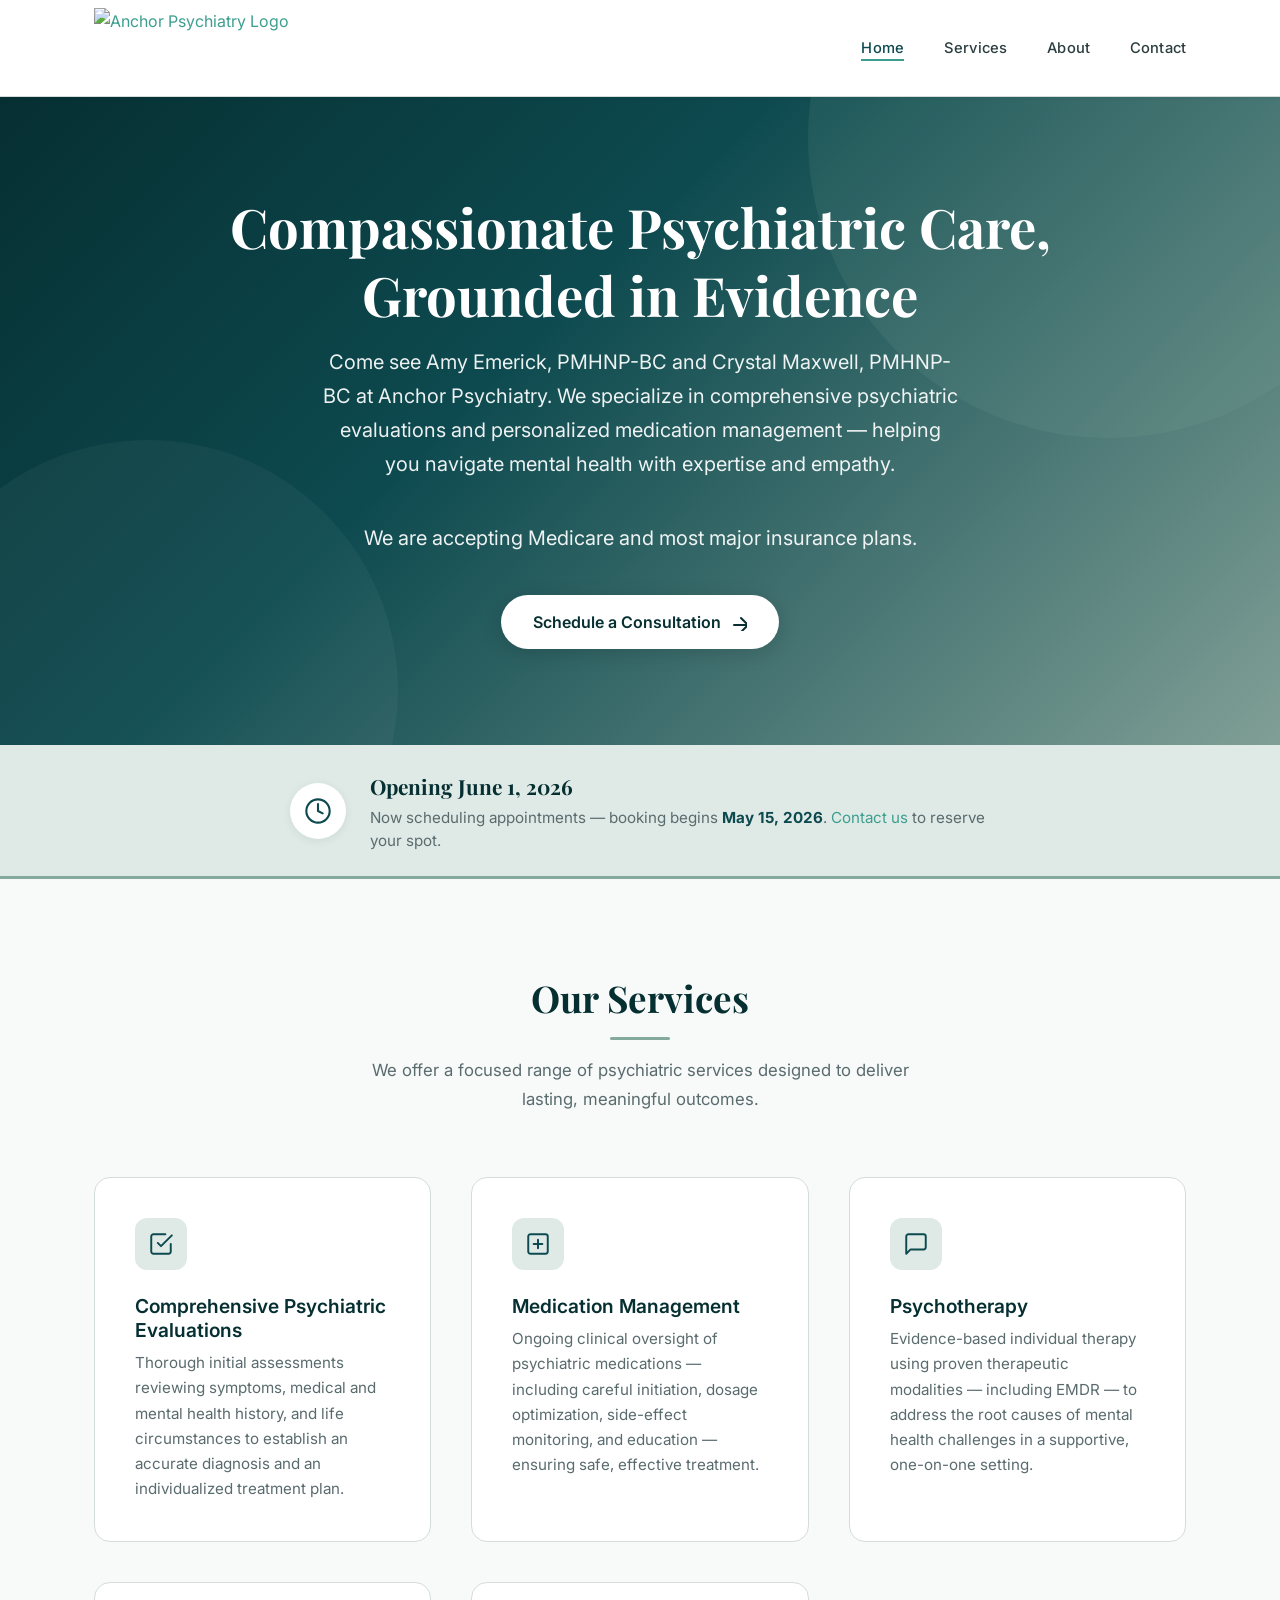
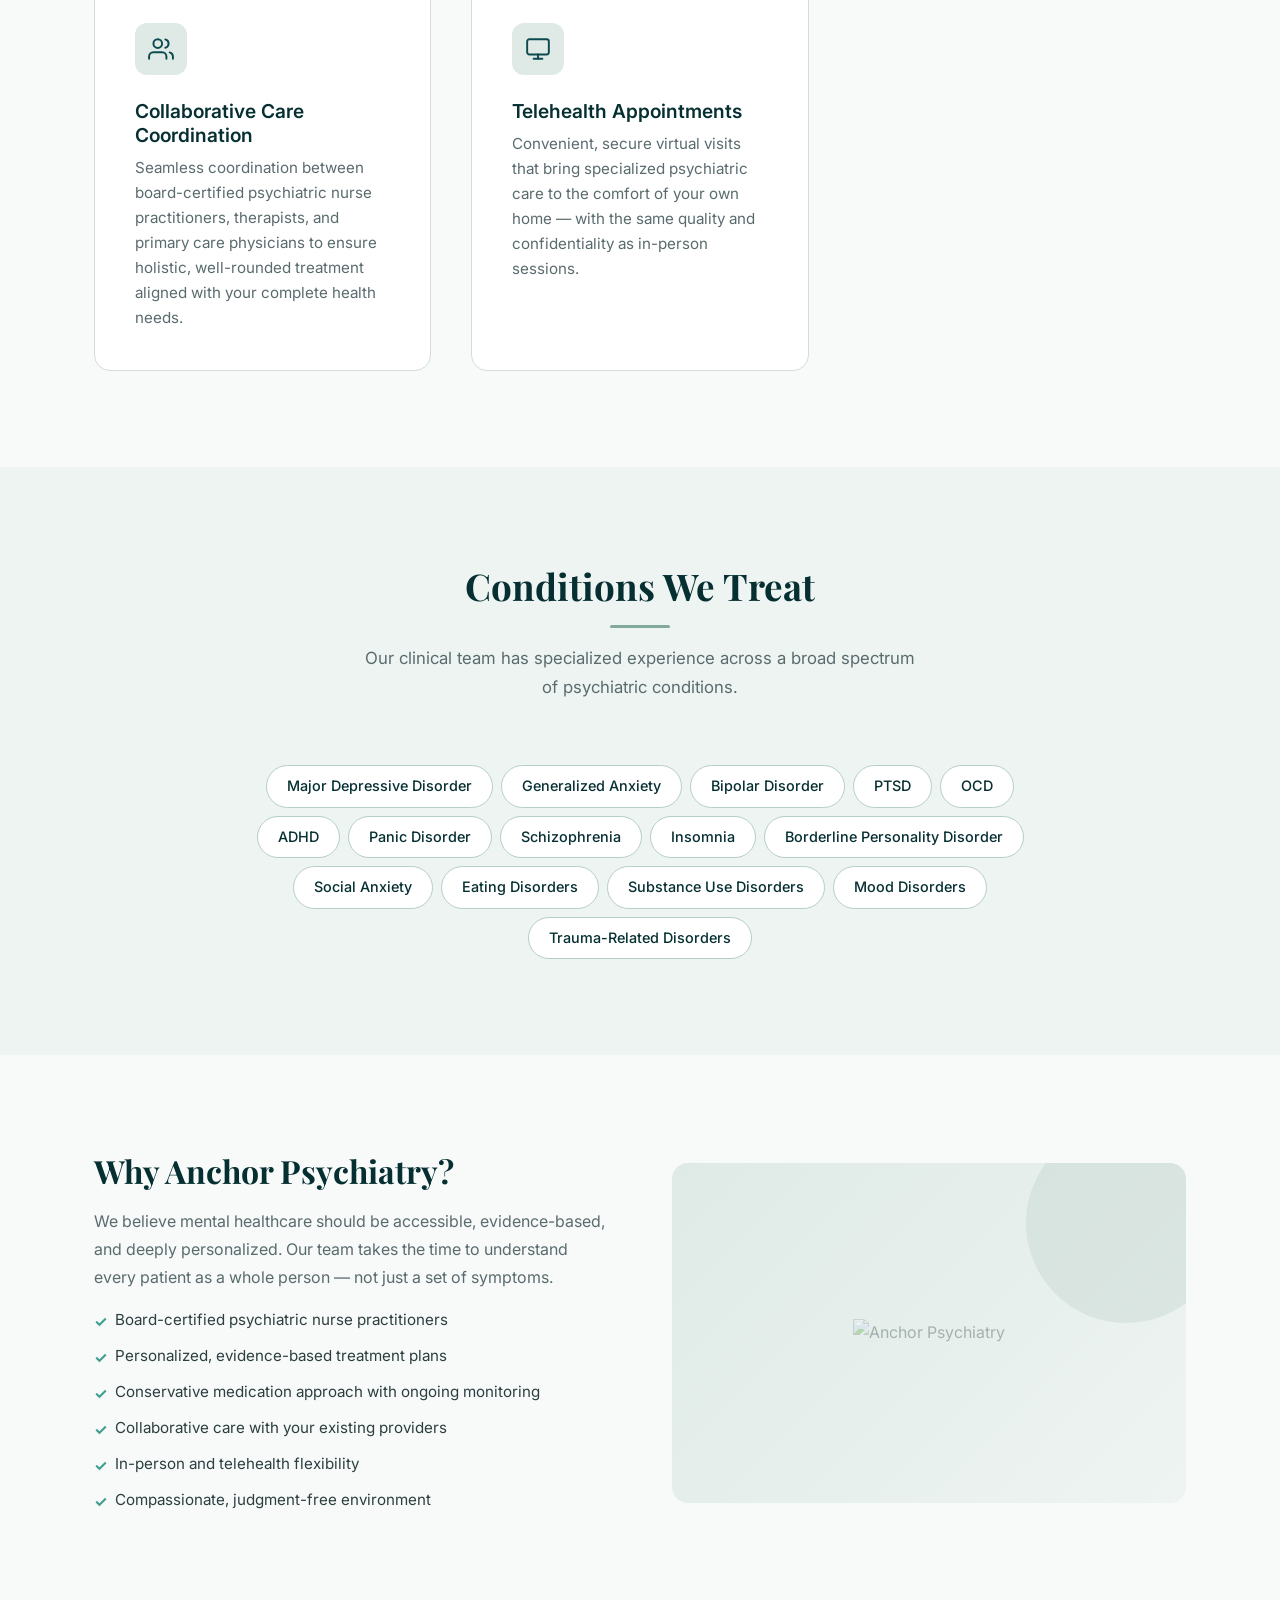
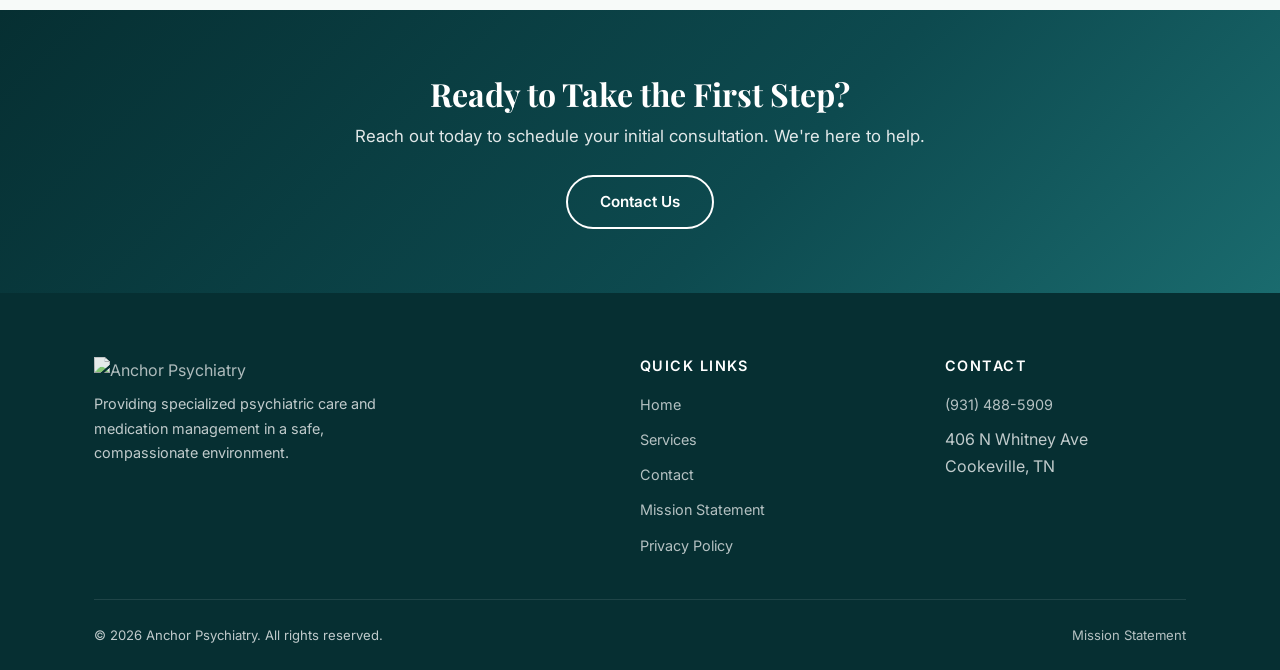
==== index.html @ 2d576777 "Add files via upload" ====
<!DOCTYPE html>
<html lang="en">

<head>
    <meta charset="UTF-8">
    <meta name="viewport" content="width=device-width, initial-scale=1.0">
    <title>Anchor Psychiatry — Specialized Psychiatric Care & Medication Management</title>
    <meta name="description"
        content="Anchor Psychiatry provides expert psychiatric evaluations, medication management, and mental health treatment in a compassionate, patient-centered environment.">
    <link rel="preconnect" href="https://fonts.googleapis.com">
    <link rel="preconnect" href="https://fonts.gstatic.com" crossorigin>
    <link
        href="https://fonts.googleapis.com/css2?family=Inter:wght@400;500;600;700&family=Playfair+Display:wght@500;600;700&display=swap"
        rel="stylesheet">
    <link rel="stylesheet" href="styles.css">
</head>

<body>

    <!-- ═══════════════ Navigation ═══════════════ -->
    <nav class="site-nav" id="site-nav">
        <div class="container">
            <a href="index.html" class="nav-logo" aria-label="Anchor Psychiatry Home">
                <img src="assets/logo.svg" alt="Anchor Psychiatry Logo">
            </a>
            <button class="nav-toggle" id="nav-toggle" aria-label="Toggle navigation" aria-expanded="false">
                <span></span><span></span><span></span>
            </button>
            <ul class="nav-links" id="nav-links">
                <li><a href="index.html" class="active">Home</a></li>
                <li><a href="#services">Services</a></li>
                <li><a href="#about">About</a></li>
                <li><a href="contact.html">Contact</a></li>
            </ul>
        </div>
    </nav>


    <!-- ═══════════════ Hero ═══════════════ -->
    <section class="hero" id="hero">
        <div class="container">
            <h1>Compassionate Psychiatric Care,<br>Grounded in Evidence</h1>
            <p>Come see Amy Emerick, PMHNP-BC and Crystal Maxwell, PMHNP-BC at Anchor Psychiatry. We specialize in
                comprehensive psychiatric evaluations and personalized medication management — helping you navigate
                mental health with expertise and empathy.</p>
            <p> We are accepting Medicare and most major insurance plans.</p>
            <a href="contact.html" class="hero-cta">
                Schedule a Consultation
                <svg width="18" height="18" fill="none" stroke="currentColor" stroke-width="2" stroke-linecap="round"
                    stroke-linejoin="round">
                    <path d="M5 12h14M12 5l7 7-7 7" />
                </svg>
            </a>
        </div>
    </section>


    <!-- ═══════════════ Announcement Banner ═══════════════ -->
    <section class="announcement-banner" id="announcement">
        <div class="container">
            <div class="announcement-content">
                <div class="announcement-icon">
                    <svg width="28" height="28" viewBox="0 0 24 24" fill="none" stroke="currentColor" stroke-width="1.8"
                        stroke-linecap="round" stroke-linejoin="round">
                        <circle cx="12" cy="12" r="10" />
                        <polyline points="12 6 12 12 16 14" />
                    </svg>
                </div>
                <div>
                    <p class="announcement-headline">Opening June 1, 2026</p>
                    <p class="announcement-detail">Now scheduling appointments — booking begins <strong>May 15,
                            2026</strong>. <a href="contact.html">Contact us</a> to reserve your spot.</p>
                </div>
            </div>
        </div>
    </section>


    <!-- ═══════════════ Services ═══════════════ -->
    <section class="section" id="services">
        <div class="container">
            <div class="section-header">
                <h2>Our Services</h2>
                <hr class="section-divider">
                <p>We offer a focused range of psychiatric services designed to deliver lasting, meaningful outcomes.
                </p>
            </div>

            <div class="services-grid">

                <!-- Card 1 -->
                <div class="service-card" id="svc-eval">
                    <div class="service-icon">
                        <svg width="26" height="26" viewBox="0 0 24 24" fill="none" stroke="currentColor"
                            stroke-width="1.8" stroke-linecap="round" stroke-linejoin="round">
                            <path d="M9 11l3 3L22 4" />
                            <path d="M21 12v7a2 2 0 01-2 2H5a2 2 0 01-2-2V5a2 2 0 012-2h11" />
                        </svg>
                    </div>
                    <h3>Comprehensive Psychiatric Evaluations</h3>
                    <p>Thorough initial assessments reviewing symptoms, medical and mental health history, and life
                        circumstances to establish an accurate diagnosis and an individualized treatment plan.</p>
                </div>

                <!-- Card 2 -->
                <div class="service-card" id="svc-medmgmt">
                    <div class="service-icon">
                        <svg width="26" height="26" viewBox="0 0 24 24" fill="none" stroke="currentColor"
                            stroke-width="1.8" stroke-linecap="round" stroke-linejoin="round">
                            <rect x="3" y="3" width="18" height="18" rx="2" />
                            <path d="M12 8v8M8 12h8" />
                        </svg>
                    </div>
                    <h3>Medication Management</h3>
                    <p>Ongoing clinical oversight of psychiatric medications — including careful initiation, dosage
                        optimization, side-effect monitoring, and education — ensuring safe, effective treatment.</p>
                </div>

                <!-- Card 3 -->
                <div class="service-card" id="svc-therapy">
                    <div class="service-icon">
                        <svg width="26" height="26" viewBox="0 0 24 24" fill="none" stroke="currentColor"
                            stroke-width="1.8" stroke-linecap="round" stroke-linejoin="round">
                            <path d="M21 15a2 2 0 01-2 2H7l-4 4V5a2 2 0 012-2h14a2 2 0 012 2z" />
                        </svg>
                    </div>
                    <h3>Psychotherapy</h3>
                    <p>Evidence-based individual therapy using proven therapeutic modalities — including EMDR — to
                        address the root causes of mental health challenges in a supportive, one-on-one setting.</p>
                </div>

                <!-- Card 4 -->
                <div class="service-card" id="svc-collab">
                    <div class="service-icon">
                        <svg width="26" height="26" viewBox="0 0 24 24" fill="none" stroke="currentColor"
                            stroke-width="1.8" stroke-linecap="round" stroke-linejoin="round">
                            <path d="M17 21v-2a4 4 0 00-4-4H5a4 4 0 00-4 4v2" />
                            <circle cx="9" cy="7" r="4" />
                            <path d="M23 21v-2a4 4 0 00-3-3.87M16 3.13a4 4 0 010 7.75" />
                        </svg>
                    </div>
                    <h3>Collaborative Care Coordination</h3>
                    <p>Seamless coordination between board-certified psychiatric nurse practitioners, therapists, and
                        primary care physicians to ensure holistic, well-rounded treatment aligned with your complete
                        health needs.</p>
                </div>

                <!-- Card 6 -->
                <div class="service-card" id="svc-telehealth">
                    <div class="service-icon">
                        <svg width="26" height="26" viewBox="0 0 24 24" fill="none" stroke="currentColor"
                            stroke-width="1.8" stroke-linecap="round" stroke-linejoin="round">
                            <rect x="2" y="3" width="20" height="14" rx="2" />
                            <line x1="8" y1="21" x2="16" y2="21" />
                            <line x1="12" y1="17" x2="12" y2="21" />
                        </svg>
                    </div>
                    <h3>Telehealth Appointments</h3>
                    <p>Convenient, secure virtual visits that bring specialized psychiatric care to the comfort of your
                        own home — with the same quality and confidentiality as in-person sessions.</p>
                </div>

            </div>
        </div>
    </section>


    <!-- ═══════════════ Conditions We Treat ═══════════════ -->
    <section class="section section-alt" id="conditions">
        <div class="container">
            <div class="section-header">
                <h2>Conditions We Treat</h2>
                <hr class="section-divider">
                <p>Our clinical team has specialized experience across a broad spectrum of psychiatric conditions.</p>
            </div>

            <div class="conditions-list">
                <span class="condition-pill">Major Depressive Disorder</span>
                <span class="condition-pill">Generalized Anxiety</span>
                <span class="condition-pill">Bipolar Disorder</span>
                <span class="condition-pill">PTSD</span>
                <span class="condition-pill">OCD</span>
                <span class="condition-pill">ADHD</span>
                <span class="condition-pill">Panic Disorder</span>
                <span class="condition-pill">Schizophrenia</span>
                <span class="condition-pill">Insomnia</span>
                <span class="condition-pill">Borderline Personality Disorder</span>
                <span class="condition-pill">Social Anxiety</span>
                <span class="condition-pill">Eating Disorders</span>
                <span class="condition-pill">Substance Use Disorders</span>
                <span class="condition-pill">Mood Disorders</span>
                <span class="condition-pill">Trauma-Related Disorders</span>
            </div>
        </div>
    </section>


    <!-- ═══════════════ About / Why Choose Us ═══════════════ -->
    <section class="section" id="about">
        <div class="container">
            <div class="split">
                <div class="split-text">
                    <h2>Why Anchor Psychiatry?</h2>
                    <p>We believe mental healthcare should be accessible, evidence-based, and deeply personalized. Our
                        team takes the time to understand every patient as a whole person — not just a set of symptoms.
                    </p>
                    <ul class="check-list">
                        <li>Board-certified psychiatric nurse practitioners</li>
                        <li>Personalized, evidence-based treatment plans</li>
                        <li>Conservative medication approach with ongoing monitoring</li>
                        <li>Collaborative care with your existing providers</li>
                        <li>In-person and telehealth flexibility</li>
                        <li>Compassionate, judgment-free environment</li>
                    </ul>
                </div>
                <div class="split-visual">
                    <div style="text-align:center; position:relative; z-index:1;">
                        <img src="assets/logo.svg" alt="Anchor Psychiatry" style="max-width:200px; opacity:0.35;">
                    </div>
                </div>
            </div>
        </div>
    </section>


    <!-- ═══════════════ CTA Banner ═══════════════ -->
    <section class="cta-banner" id="cta">
        <div class="container">
            <h2>Ready to Take the First Step?</h2>
            <p>Reach out today to schedule your initial consultation. We're here to help.</p>
            <a href="contact.html" class="btn-outline-white">Contact Us</a>
        </div>
    </section>


    <!-- ═══════════════ Footer ═══════════════ -->
    <footer class="site-footer" id="site-footer">
        <div class="container">
            <div class="footer-grid">
                <div class="footer-brand">
                    <img src="assets/logo.svg" alt="Anchor Psychiatry">
                    <p>Providing specialized psychiatric care and medication management in a safe, compassionate
                        environment.</p>
                </div>
                <div>
                    <h4>Quick Links</h4>
                    <ul class="footer-links">
                        <li><a href="index.html">Home</a></li>
                        <li><a href="index.html#services">Services</a></li>
                        <li><a href="contact.html">Contact</a></li>
                        <li><a href="mission.html">Mission Statement</a></li>
                        <li><a href="privacy-policy.html">Privacy Policy</a></li>
                    </ul>
                </div>
                <div>
                    <h4>Contact</h4>
                    <ul class="footer-links">
                        <li><a href="tel:+19314885909">(931) 488-5909</a></li>
                        <li>406 N Whitney Ave<br>Cookeville, TN</li>
                    </ul>
                </div>
            </div>
            <div class="footer-bottom">
                <span>&copy; 2026 Anchor Psychiatry. All rights reserved.</span>
                <span><a href="mission.html" style="color:rgba(255,255,255,0.7)">Mission Statement</a></span>
            </div>
        </div>
    </footer>



    <!-- ═══════════════ Minimal JS — mobile nav toggle ═══════════════ -->
    <script>
        document.getElementById('nav-toggle').addEventListener('click', function () {
            const links = document.getElementById('nav-links');
            const isOpen = links.classList.toggle('open');
            this.setAttribute('aria-expanded', isOpen);
        });
    </script>

    <script defer
        src="https://static.cloudflareinsights.com/beacon.min.js/v8c78df7c7c0f484497ecbca7046644da1771523124516"
        integrity="sha512-8DS7rgIrAmghBFwoOTujcf6D9rXvH8xm8JQ1Ja01h9QX8EzXldiszufYa4IFfKdLUKTTrnSFXLDkUEOTrZQ8Qg=="
        data-cf-beacon='{"version":"2024.11.0","token":"fe923933aab74075bbef9dfa9f398f73","r":1,"server_timing":{"name":{"cfCacheStatus":true,"cfEdge":true,"cfExtPri":true,"cfL4":true,"cfOrigin":true,"cfSpeedBrain":true},"location_startswith":null}}'
        crossorigin="anonymous"></script>
    <script>(function () { function c() { var b = a.contentDocument || a.contentWindow.document; if (b) { var d = b.createElement('script'); d.innerHTML = "window.__CF$cv$params={r:'9f9d56fbda8dadcf',t:'MTc3ODQ2MjIwMg=='};var a=document.createElement('script');a.src='/cdn-cgi/challenge-platform/scripts/jsd/main.js';document.getElementsByTagName('head')[0].appendChild(a);"; b.getElementsByTagName('head')[0].appendChild(d) } } if (document.body) { var a = document.createElement('iframe'); a.height = 1; a.width = 1; a.style.position = 'absolute'; a.style.top = 0; a.style.left = 0; a.style.border = 'none'; a.style.visibility = 'hidden'; document.body.appendChild(a); if ('loading' !== document.readyState) c(); else if (window.addEventListener) document.addEventListener('DOMContentLoaded', c); else { var e = document.onreadystatechange || function () { }; document.onreadystatechange = function (b) { e(b); 'loading' !== document.readyState && (document.onreadystatechange = e, c()) } } } })();</script>
</body>

</html>
---- styles.css ----
/* ============================================================
   Anchor Psychiatry Ã¢â‚¬â€ Design Tokens & Global Styles
   ============================================================ */

:root {
  /* Ã¢â€â‚¬Ã¢â€â‚¬ Primary Palette (derived from logo) Ã¢â€â‚¬Ã¢â€â‚¬ */
  --color-primary-dark: #062f32;
  /* deep teal Ã¢â‚¬â€ headings, nav bg      */
  --color-primary: #0d4a4f;
  /* rich teal Ã¢â‚¬â€ buttons, accents       */
  --color-primary-light: #1a6b6e;
  /* medium teal Ã¢â‚¬â€ hover states         */

  /* Ã¢â€â‚¬Ã¢â€â‚¬ Sage / Green tones (from logo leaves) Ã¢â€â‚¬Ã¢â€â‚¬ */
  --color-sage: #809f96;
  /* muted sage Ã¢â‚¬â€ borders, icons        */
  --color-sage-light: #84aa9e;
  /* soft seafoam Ã¢â‚¬â€ subtle accents      */
  --color-sage-pale: #b5cfc6;
  /* pale sage Ã¢â‚¬â€ card borders, dividers */
  --color-sage-wash: #dfeae6;
  /* whisper sage Ã¢â‚¬â€ section backgrounds */

  /* Ã¢â€â‚¬Ã¢â€â‚¬ Neutrals Ã¢â€â‚¬Ã¢â€â‚¬ */
  --color-slate: #858f9b;
  /* cool slate Ã¢â‚¬â€ body text secondary   */
  --color-text: #2c3e3f;
  /* near-black teal Ã¢â‚¬â€ body text        */
  --color-text-light: #5a6b6e;
  /* muted text Ã¢â‚¬â€ captions              */
  --color-bg: #f7faf9;
  /* off-white with green undertone     */
  --color-white: #ffffff;
  --color-bg-alt: #eef4f2;
  /* alternate section background       */

  /* Ã¢â€â‚¬Ã¢â€â‚¬ Functional Ã¢â€â‚¬Ã¢â€â‚¬ */
  --color-accent: #3d9e8f;
  /* teal accent Ã¢â‚¬â€ CTAs, links          */
  --color-accent-hover: #2f8276;
  --color-border: #d4ddd9;
  --color-shadow: rgba(6, 47, 50, 0.08);
  --color-shadow-lg: rgba(6, 47, 50, 0.12);

  /* Ã¢â€â‚¬Ã¢â€â‚¬ Typography Ã¢â€â‚¬Ã¢â€â‚¬ */
  --font-heading: 'Playfair Display', Georgia, serif;
  --font-body: 'Inter', system-ui, -apple-system, sans-serif;

  /* Ã¢â€â‚¬Ã¢â€â‚¬ Spacing Ã¢â€â‚¬Ã¢â€â‚¬ */
  --space-xs: 0.25rem;
  --space-sm: 0.5rem;
  --space-md: 1rem;
  --space-lg: 1.5rem;
  --space-xl: 2.5rem;
  --space-2xl: 4rem;
  --space-3xl: 6rem;

  /* Ã¢â€â‚¬Ã¢â€â‚¬ Layout Ã¢â€â‚¬Ã¢â€â‚¬ */
  --max-width: 1140px;
  --border-radius: 8px;
  --border-radius-lg: 16px;
  --transition: 0.3s ease;
}


/* ============================================================
   Reset & Base
   ============================================================ */
*,
*::before,
*::after {
  margin: 0;
  padding: 0;
  box-sizing: border-box;
}

html {
  scroll-behavior: smooth;
  font-size: 16px;
}

body {
  font-family: var(--font-body);
  color: var(--color-text);
  background: var(--color-bg);
  line-height: 1.7;
  -webkit-font-smoothing: antialiased;
}

img,
svg {
  max-width: 100%;
  height: auto;
}

a {
  color: var(--color-accent);
  text-decoration: none;
  transition: color var(--transition);
}

a:hover {
  color: var(--color-accent-hover);
}

h1,
h2,
h3,
h4 {
  font-family: var(--font-heading);
  color: var(--color-primary-dark);
  line-height: 1.25;
}


/* ============================================================
   Utility
   ============================================================ */
.container {
  width: 100%;
  max-width: var(--max-width);
  margin: 0 auto;
  padding: 0 var(--space-lg);
}

.sr-only {
  position: absolute;
  width: 1px;
  height: 1px;
  margin: -1px;
  padding: 0;
  overflow: hidden;
  clip: rect(0, 0, 0, 0);
  border: 0;
}

/* ============================================================
   Navigation
   ============================================================ */
.site-nav {
  background: var(--color-white);
  border-bottom: 1px solid var(--color-border);
  position: sticky;
  top: 0;
  z-index: 100;
  box-shadow: 0 1px 4px var(--color-shadow);
}

.site-nav .container {
  display: flex;
  align-items: center;
  justify-content: space-between;
  padding-top: var(--space-sm);
  padding-bottom: var(--space-sm);
}

.nav-logo {
  display: flex;
  align-items: center;
  gap: var(--space-sm);
}

.nav-logo img {
  height: 80px;
  width: auto;
}

.nav-logo-text {
  font-family: var(--font-heading);
  font-size: 1.35rem;
  color: var(--color-primary-dark);
  font-weight: 700;
  letter-spacing: 0.02em;
  line-height: 1.2;
}

.nav-logo-text span {
  display: block;
  font-family: var(--font-body);
  font-size: 0.7rem;
  font-weight: 500;
  letter-spacing: 0.18em;
  text-transform: uppercase;
  color: var(--color-sage);
}

.nav-links {
  display: flex;
  align-items: center;
  gap: var(--space-xl);
  list-style: none;
}

.nav-links a {
  font-size: 0.92rem;
  font-weight: 500;
  color: var(--color-text);
  position: relative;
  padding-bottom: 4px;
  letter-spacing: 0.01em;
}

.nav-links a::after {
  content: '';
  position: absolute;
  bottom: 0;
  left: 0;
  width: 0;
  height: 2px;
  background: var(--color-accent);
  transition: width var(--transition);
}

.nav-links a:hover {
  color: var(--color-primary);
}

.nav-links a:hover::after,
.nav-links a.active::after {
  width: 100%;
}

.nav-links a.active {
  color: var(--color-primary);
}

/* Mobile hamburger (hidden by default) */
.nav-toggle {
  display: none;
  background: none;
  border: none;
  cursor: pointer;
  flex-direction: column;
  gap: 5px;
  padding: var(--space-sm);
}

.nav-toggle span {
  display: block;
  width: 24px;
  height: 2px;
  background: var(--color-primary-dark);
  border-radius: 2px;
  transition: var(--transition);
}


/* ============================================================
   Hero
   ============================================================ */
.hero {
  position: relative;
  background: linear-gradient(135deg, var(--color-primary-dark) 0%, var(--color-primary) 40%, var(--color-sage) 100%);
  color: var(--color-white);
  padding: var(--space-3xl) 0;
  overflow: hidden;
}

.hero::before {
  content: '';
  position: absolute;
  top: -40%;
  right: -10%;
  width: 600px;
  height: 600px;
  border-radius: 50%;
  background: rgba(132, 170, 158, 0.12);
  pointer-events: none;
}

.hero::after {
  content: '';
  position: absolute;
  bottom: -30%;
  left: -8%;
  width: 500px;
  height: 500px;
  border-radius: 50%;
  background: rgba(255, 255, 255, 0.04);
  pointer-events: none;
}

.hero .container {
  position: relative;
  z-index: 1;
  text-align: center;
}

.hero h1 {
  font-size: clamp(2.2rem, 5vw, 3.4rem);
  color: var(--color-white);
  margin-bottom: var(--space-md);
  font-weight: 700;
}

.hero p {
  font-size: clamp(1.05rem, 2vw, 1.25rem);
  max-width: 640px;
  margin: 0 auto var(--space-xl);
  opacity: 0.92;
  line-height: 1.7;
}

.hero-cta {
  display: inline-flex;
  align-items: center;
  gap: var(--space-sm);
  background: var(--color-white);
  color: var(--color-primary-dark);
  font-weight: 600;
  padding: 0.85rem 2rem;
  border-radius: 50px;
  font-size: 1rem;
  transition: transform var(--transition), box-shadow var(--transition);
  box-shadow: 0 4px 20px rgba(0, 0, 0, 0.15);
}

.hero-cta:hover {
  transform: translateY(-2px);
  box-shadow: 0 6px 28px rgba(0, 0, 0, 0.2);
  color: var(--color-primary);
}


/* ============================================================
   Announcement Banner
   ============================================================ */
.announcement-banner {
  background: var(--color-sage-wash);
  border-bottom: 3px solid var(--color-sage-light);
  padding: var(--space-lg) 0;
}

.announcement-content {
  display: flex;
  align-items: center;
  gap: var(--space-lg);
  max-width: 700px;
  margin: 0 auto;
  text-align: left;
}

.announcement-icon {
  flex-shrink: 0;
  width: 56px;
  height: 56px;
  border-radius: 50%;
  background: var(--color-white);
  display: flex;
  align-items: center;
  justify-content: center;
  color: var(--color-primary);
  box-shadow: 0 2px 10px var(--color-shadow);
}

.announcement-headline {
  font-family: var(--font-heading);
  font-size: 1.3rem;
  font-weight: 700;
  color: var(--color-primary-dark);
  margin-bottom: 2px;
}

.announcement-detail {
  font-size: 0.95rem;
  color: var(--color-text-light);
  line-height: 1.5;
}

.announcement-detail strong {
  color: var(--color-primary);
}

@media (max-width: 700px) {
  .announcement-content {
    flex-direction: column;
    text-align: center;
  }
}


/* ============================================================
   Sections Ã¢â‚¬â€ shared
   ============================================================ */
.section {
  padding: var(--space-3xl) 0;
}

.section-alt {
  background: var(--color-bg-alt);
}

.section-header {
  text-align: center;
  margin-bottom: var(--space-2xl);
}

.section-header h2 {
  font-size: clamp(1.6rem, 3.5vw, 2.3rem);
  margin-bottom: var(--space-sm);
}

.section-header p {
  color: var(--color-text-light);
  max-width: 560px;
  margin: 0 auto;
  font-size: 1.05rem;
}

.section-divider {
  width: 60px;
  height: 3px;
  background: var(--color-sage-light);
  border: none;
  margin: var(--space-md) auto;
  border-radius: 3px;
}


/* ============================================================
   Services Cards
   ============================================================ */
.services-grid {
  display: grid;
  grid-template-columns: repeat(auto-fill, minmax(300px, 1fr));
  gap: var(--space-xl);
}

.service-card {
  background: var(--color-white);
  border: 1px solid var(--color-border);
  border-radius: var(--border-radius-lg);
  padding: var(--space-xl);
  transition: transform var(--transition), box-shadow var(--transition);
  position: relative;
  overflow: hidden;
}

.service-card::before {
  content: '';
  position: absolute;
  top: 0;
  left: 0;
  width: 100%;
  height: 4px;
  background: linear-gradient(90deg, var(--color-sage-light), var(--color-sage));
  transform: scaleX(0);
  transform-origin: left;
  transition: transform var(--transition);
}

.service-card:hover {
  transform: translateY(-4px);
  box-shadow: 0 12px 40px var(--color-shadow-lg);
}

.service-card:hover::before {
  transform: scaleX(1);
}

.service-icon {
  width: 52px;
  height: 52px;
  border-radius: 12px;
  background: var(--color-sage-wash);
  display: flex;
  align-items: center;
  justify-content: center;
  margin-bottom: var(--space-lg);
  font-size: 1.5rem;
  color: var(--color-primary);
}

.service-card h3 {
  font-size: 1.2rem;
  margin-bottom: var(--space-sm);
  font-family: var(--font-body);
  font-weight: 600;
  color: var(--color-primary-dark);
}

.service-card p {
  color: var(--color-text-light);
  font-size: 0.95rem;
  line-height: 1.65;
}


/* ============================================================
   About / Why Choose Us Ã¢â‚¬â€ split layout
   ============================================================ */
.split {
  display: grid;
  grid-template-columns: 1fr 1fr;
  gap: var(--space-2xl);
  align-items: center;
}

.split-text h2 {
  font-size: clamp(1.5rem, 3vw, 2rem);
  margin-bottom: var(--space-md);
}

.split-text p {
  color: var(--color-text-light);
  margin-bottom: var(--space-md);
  font-size: 1rem;
  line-height: 1.75;
}

.check-list {
  list-style: none;
  display: flex;
  flex-direction: column;
  gap: var(--space-sm);
}

.check-list li {
  display: flex;
  align-items: flex-start;
  gap: var(--space-sm);
  font-size: 0.95rem;
}

.check-list li::before {
  content: '\2713';
  color: var(--color-accent);
  font-weight: 700;
  flex-shrink: 0;
  margin-top: 2px;
}

.split-visual {
  background: linear-gradient(135deg, var(--color-sage-wash) 0%, var(--color-bg-alt) 100%);
  border-radius: var(--border-radius-lg);
  padding: var(--space-2xl);
  display: flex;
  align-items: center;
  justify-content: center;
  min-height: 340px;
  position: relative;
  overflow: hidden;
}

.split-visual::after {
  content: '';
  position: absolute;
  width: 200px;
  height: 200px;
  border-radius: 50%;
  background: rgba(128, 159, 150, 0.15);
  top: -40px;
  right: -40px;
}

/* Stat badges inside the visual panel */
.stat-badges {
  display: grid;
  grid-template-columns: 1fr 1fr;
  gap: var(--space-lg);
  position: relative;
  z-index: 1;
}

.stat-badge {
  background: var(--color-white);
  border-radius: var(--border-radius);
  padding: var(--space-lg);
  text-align: center;
  box-shadow: 0 4px 16px var(--color-shadow);
  transition: transform var(--transition);
}

.stat-badge:hover {
  transform: translateY(-3px);
}

.stat-badge .number {
  display: block;
  font-family: var(--font-heading);
  font-size: 2rem;
  font-weight: 700;
  color: var(--color-primary);
  line-height: 1;
  margin-bottom: var(--space-xs);
}

.stat-badge .label {
  font-size: 0.82rem;
  color: var(--color-text-light);
  text-transform: uppercase;
  letter-spacing: 0.06em;
}


/* ============================================================
   Conditions treated Ã¢â‚¬â€ pill list
   ============================================================ */
.conditions-list {
  display: flex;
  flex-wrap: wrap;
  justify-content: center;
  gap: var(--space-sm);
  max-width: 800px;
  margin: 0 auto;
}

.condition-pill {
  background: var(--color-white);
  border: 1px solid var(--color-sage-pale);
  border-radius: 50px;
  padding: 0.5rem 1.25rem;
  font-size: 0.9rem;
  color: var(--color-primary-dark);
  font-weight: 500;
  transition: background var(--transition), border-color var(--transition);
}

.condition-pill:hover {
  background: var(--color-sage-wash);
  border-color: var(--color-sage);
}


/* ============================================================
   CTA Banner
   ============================================================ */
.cta-banner {
  background: linear-gradient(135deg, var(--color-primary-dark) 0%, var(--color-primary) 60%, var(--color-primary-light) 100%);
  color: var(--color-white);
  text-align: center;
  padding: var(--space-2xl) 0;
}

.cta-banner h2 {
  color: var(--color-white);
  margin-bottom: var(--space-sm);
  font-size: clamp(1.4rem, 3vw, 2rem);
}

.cta-banner p {
  opacity: 0.88;
  margin-bottom: var(--space-lg);
  font-size: 1.05rem;
}

.btn-outline-white {
  display: inline-block;
  border: 2px solid var(--color-white);
  color: var(--color-white);
  padding: 0.75rem 2rem;
  border-radius: 50px;
  font-weight: 600;
  font-size: 0.95rem;
  transition: background var(--transition), color var(--transition), transform var(--transition);
}

.btn-outline-white:hover {
  background: var(--color-white);
  color: var(--color-primary-dark);
  transform: translateY(-2px);
}


/* ============================================================
   Footer
   ============================================================ */
.site-footer {
  background: var(--color-primary-dark);
  color: rgba(255, 255, 255, 0.75);
  padding: var(--space-2xl) 0 var(--space-lg);
}

.footer-grid {
  display: grid;
  grid-template-columns: 2fr 1fr 1fr;
  gap: var(--space-2xl);
  margin-bottom: var(--space-xl);
}

.footer-brand p {
  font-size: 0.9rem;
  line-height: 1.7;
  max-width: 320px;
  margin-top: var(--space-sm);
}

.footer-brand img {
  height: 48px;
  filter: brightness(1.3) saturate(0.6);
  opacity: 0.9;
}

.site-footer h4 {
  font-family: var(--font-body);
  color: var(--color-white);
  font-size: 0.9rem;
  font-weight: 600;
  text-transform: uppercase;
  letter-spacing: 0.1em;
  margin-bottom: var(--space-md);
}

.footer-links {
  list-style: none;
  display: flex;
  flex-direction: column;
  gap: var(--space-sm);
}

.footer-links a {
  color: rgba(255, 255, 255, 0.7);
  font-size: 0.9rem;
  transition: color var(--transition);
}

.footer-links a:hover {
  color: var(--color-white);
}

.footer-bottom {
  border-top: 1px solid rgba(255, 255, 255, 0.1);
  padding-top: var(--space-lg);
  display: flex;
  align-items: center;
  justify-content: space-between;
  font-size: 0.82rem;
}


/* ============================================================
   Contact Page
   ============================================================ */
.contact-grid {
  display: grid;
  grid-template-columns: 1fr 1fr;
  gap: var(--space-2xl);
  align-items: start;
}

.contact-info-card {
  background: var(--color-white);
  border: 1px solid var(--color-border);
  border-radius: var(--border-radius-lg);
  padding: var(--space-xl);
}

.contact-info-card h3 {
  font-size: 1.25rem;
  margin-bottom: var(--space-lg);
  font-family: var(--font-body);
  font-weight: 600;
  color: var(--color-primary-dark);
}

.contact-detail {
  display: flex;
  align-items: flex-start;
  gap: var(--space-md);
  margin-bottom: var(--space-lg);
}

.contact-detail:last-child {
  margin-bottom: 0;
}

.contact-detail-icon {
  width: 44px;
  height: 44px;
  border-radius: 10px;
  background: var(--color-sage-wash);
  display: flex;
  align-items: center;
  justify-content: center;
  flex-shrink: 0;
  font-size: 1.2rem;
  color: var(--color-primary);
}

.contact-detail h4 {
  font-family: var(--font-body);
  font-size: 0.85rem;
  font-weight: 600;
  text-transform: uppercase;
  letter-spacing: 0.08em;
  color: var(--color-sage);
  margin-bottom: 2px;
}

.contact-detail p,
.contact-detail a {
  font-size: 1rem;
  color: var(--color-text);
  line-height: 1.5;
}

.contact-form-card {
  background: var(--color-white);
  border: 1px solid var(--color-border);
  border-radius: var(--border-radius-lg);
  padding: var(--space-xl);
}

.contact-form-card h3 {
  font-size: 1.25rem;
  margin-bottom: var(--space-lg);
  font-family: var(--font-body);
  font-weight: 600;
  color: var(--color-primary-dark);
}

.form-group {
  margin-bottom: var(--space-md);
}

.form-group label {
  display: block;
  font-size: 0.88rem;
  font-weight: 500;
  color: var(--color-text);
  margin-bottom: var(--space-xs);
}

.form-group input,
.form-group textarea,
.form-group select {
  width: 100%;
  padding: 0.7rem 1rem;
  border: 1px solid var(--color-border);
  border-radius: var(--border-radius);
  font-family: var(--font-body);
  font-size: 0.95rem;
  color: var(--color-text);
  background: var(--color-bg);
  transition: border-color var(--transition), box-shadow var(--transition);
}

.form-group input:focus,
.form-group textarea:focus,
.form-group select:focus {
  outline: none;
  border-color: var(--color-sage);
  box-shadow: 0 0 0 3px rgba(132, 170, 158, 0.18);
}

.form-group textarea {
  resize: vertical;
  min-height: 120px;
}

.btn-primary {
  display: inline-flex;
  align-items: center;
  gap: var(--space-sm);
  background: var(--color-primary);
  color: var(--color-white);
  border: none;
  padding: 0.8rem 2rem;
  border-radius: 50px;
  font-size: 0.95rem;
  font-weight: 600;
  font-family: var(--font-body);
  cursor: pointer;
  transition: background var(--transition), transform var(--transition), box-shadow var(--transition);
}

.btn-primary:hover {
  background: var(--color-primary-light);
  transform: translateY(-2px);
  box-shadow: 0 6px 24px var(--color-shadow-lg);
}


/* ============================================================
   Mission Page
   ============================================================ */
.mission-content {
  max-width: 760px;
  margin: 0 auto;
}

.mission-content h2 {
  font-size: 1.5rem;
  margin-top: var(--space-xl);
  margin-bottom: var(--space-sm);
}

.mission-content p {
  color: var(--color-text-light);
  font-size: 1.05rem;
  line-height: 1.8;
  margin-bottom: var(--space-md);
}

.mission-lead {
  font-size: 1.2rem !important;
  color: var(--color-text) !important;
  font-weight: 400;
  border-left: 4px solid var(--color-sage-light);
  padding-left: var(--space-lg);
}

/* ============================================================
   Page Header (sub-pages)
   ============================================================ */
.page-header {
  background: linear-gradient(135deg, var(--color-primary-dark) 0%, var(--color-primary) 100%);
  color: var(--color-white);
  padding: var(--space-2xl) 0;
  text-align: center;
}

.page-header h1 {
  color: var(--color-white);
  font-size: clamp(1.8rem, 4vw, 2.6rem);
  margin-bottom: var(--space-sm);
}

.page-header p {
  opacity: 0.85;
  font-size: 1.05rem;
}


/* ============================================================
   Responsive
   ============================================================ */
@media (max-width: 900px) {
  .split {
    grid-template-columns: 1fr;
  }

  .split-visual {
    min-height: 260px;
  }

  .footer-grid {
    grid-template-columns: 1fr;
    gap: var(--space-xl);
  }

  .contact-grid {
    grid-template-columns: 1fr;
  }
}

@media (max-width: 700px) {
  .nav-links {
    display: none;
  }

  .nav-links.open {
    display: flex;
    flex-direction: column;
    position: absolute;
    top: 100%;
    left: 0;
    right: 0;
    background: var(--color-white);
    border-top: 1px solid var(--color-border);
    padding: var(--space-md) 0;
    box-shadow: 0 8px 24px var(--color-shadow-lg);
  }

  .nav-links.open li {
    text-align: center;
    padding: var(--space-sm) 0;
  }

  .nav-toggle {
    display: flex;
  }

  .hero {
    padding: var(--space-2xl) 0;
  }

  .services-grid {
    grid-template-columns: 1fr;
  }

  .stat-badges {
    grid-template-columns: 1fr 1fr;
    gap: var(--space-md);
  }

  .footer-bottom {
    flex-direction: column;
    gap: var(--space-sm);
    text-align: center;
  }
}

.phi-disclaimer {
  background: #fef3c7;
  border: 2px solid #d97706;
  border-radius: 12px;
  padding: 1.5rem;
  margin: 0 0 2.5rem 0;
  color: #92400e;
}

.phi-disclaimer strong {
  display: block;
  font-size: 1.15rem;
  margin-bottom: 0.75rem;
  color: #92400e;
  font-weight: 700;
}

.phi-disclaimer p {
  margin-bottom: 0.75rem;
  line-height: 1.6;
  font-size: 0.97rem;
}

.phi-disclaimer p:last-child {
  margin-bottom: 0;
}

.form-notice {
  background: #fef9e7;
  border: 1px solid #d4a017;
  border-radius: 8px;
  padding: 0.85rem 1rem;
  margin-bottom: 1.25rem;
  font-size: 0.9rem;
  line-height: 1.55;
  color: #8a6f0a;
}

.form-notice strong {
  color: #8a6f0a;
  font-weight: 600;
}
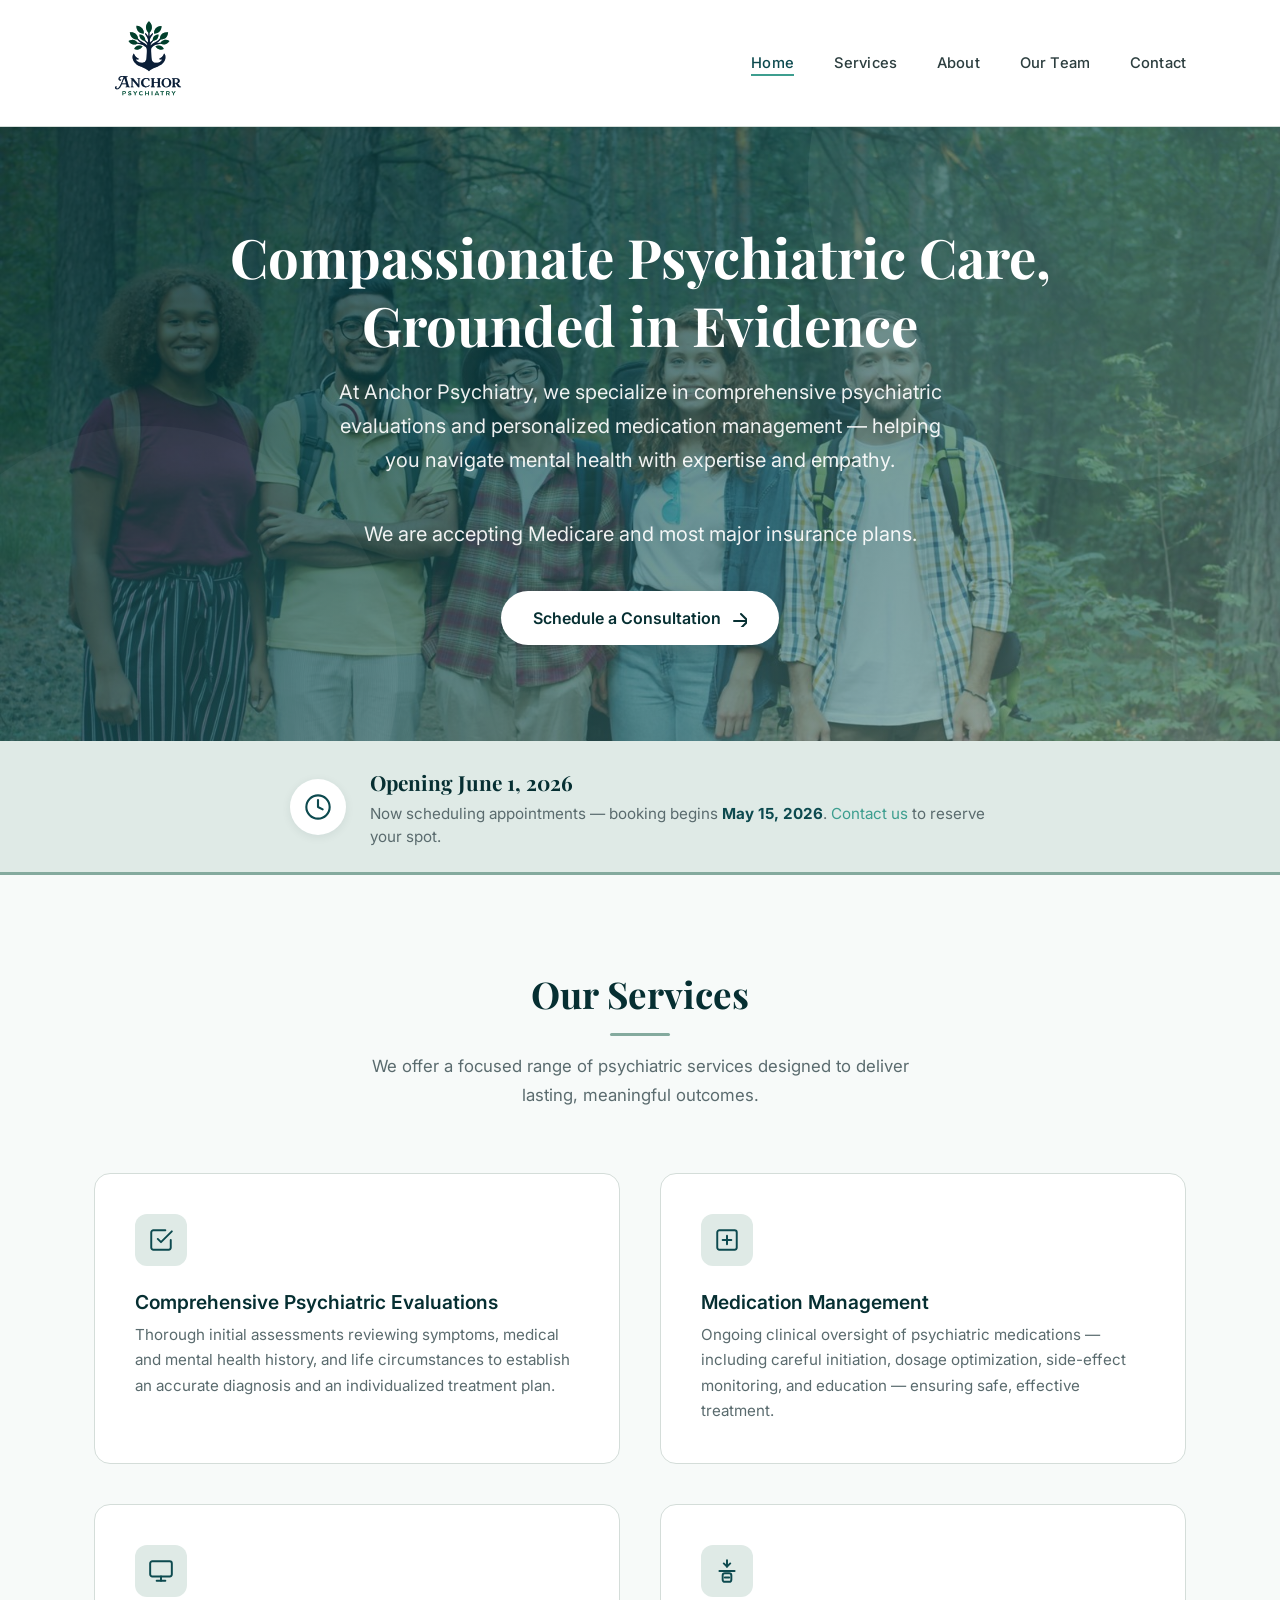
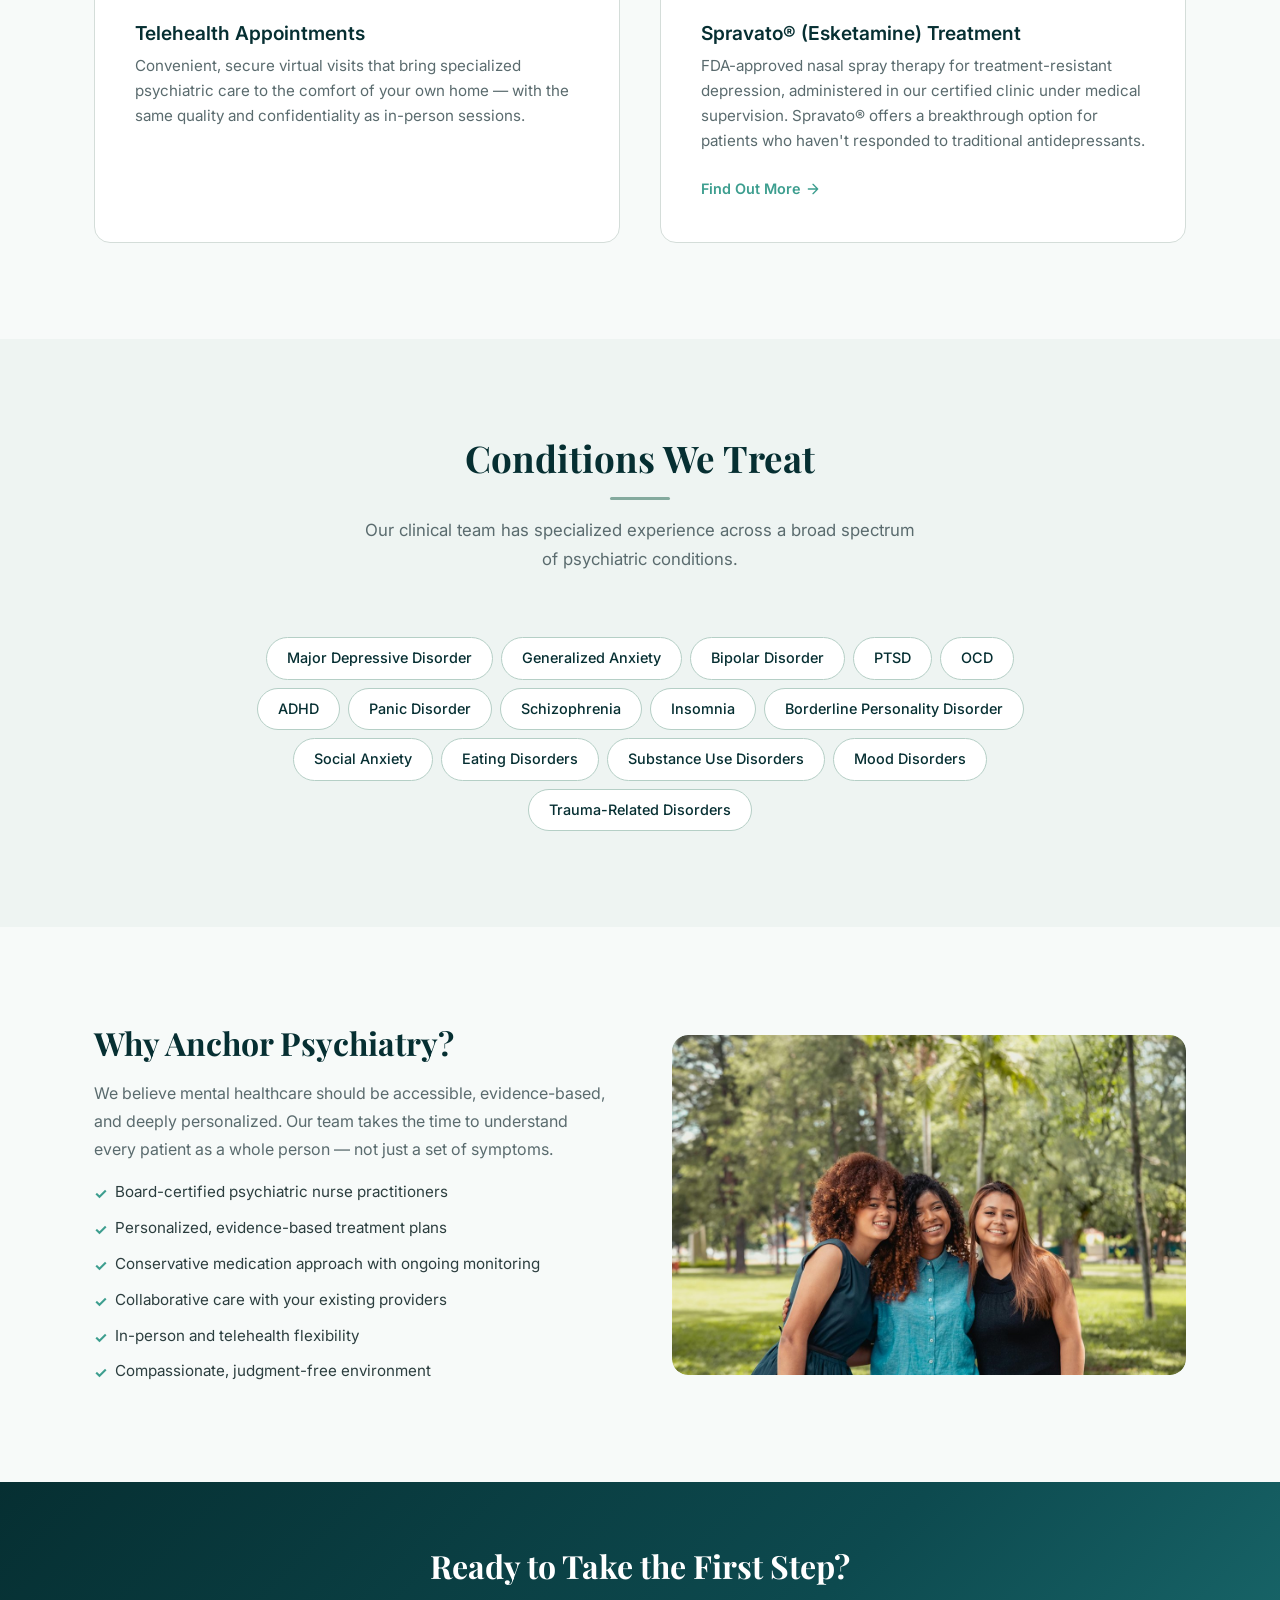
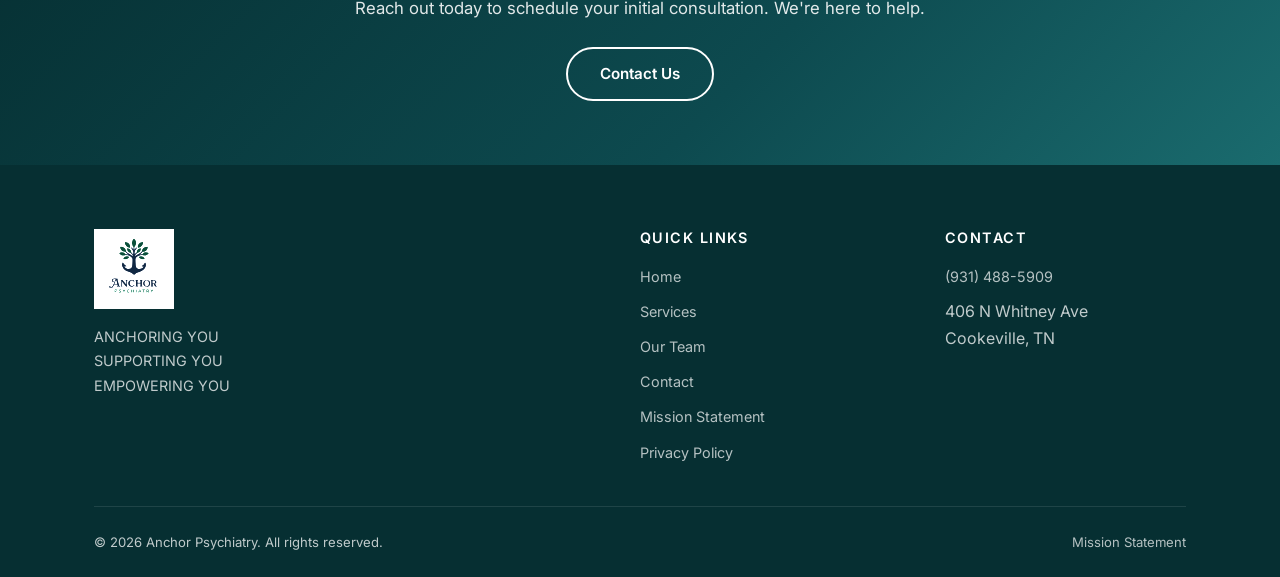
==== commit 392b668b: "feat: add Our Team page, SEO overhaul, stock photo integration, and service card updates == New Page" ====
--- a/index.html
+++ b/index.html
@@ -1,19 +1,70 @@
-
 <!DOCTYPE html>
 <html lang="en">
 
 <head>
     <meta charset="UTF-8">
     <meta name="viewport" content="width=device-width, initial-scale=1.0">
-    <title>Anchor Psychiatry — Specialized Psychiatric Care & Medication Management</title>
+    <title>Anchor Psychiatry — Specialized Psychiatric Care & Medication Management in Cookeville, TN</title>
     <meta name="description"
-        content="Anchor Psychiatry provides expert psychiatric evaluations, medication management, and mental health treatment in a compassionate, patient-centered environment.">
+        content="Anchor Psychiatry provides expert psychiatric evaluations, medication management, and mental health treatment in Cookeville, TN. Accepting Medicare and most major insurance plans.">
+    <meta name="robots" content="index, follow">
+    <link rel="canonical" href="https://anchorpsychiatry.net/">
+
+    <!-- Favicon -->
+    <link rel="icon" type="image/svg+xml" href="assets/logo.svg">
+    <link rel="icon" type="image/png" sizes="32x32" href="assets/favicon-32.png">
+    <link rel="apple-touch-icon" sizes="180x180" href="assets/apple-touch-icon.png">
+
+    <!-- Open Graph -->
+    <meta property="og:type" content="website">
+    <meta property="og:site_name" content="Anchor Psychiatry">
+    <meta property="og:title" content="Anchor Psychiatry — Specialized Psychiatric Care & Medication Management">
+    <meta property="og:description"
+        content="Expert psychiatric evaluations, medication management, and compassionate mental health treatment in Cookeville, TN.">
+    <meta property="og:url" content="https://anchorpsychiatry.net/">
+    <meta property="og:image" content="https://anchorpsychiatry.net/assets/icon-512.png">
+    <meta property="og:locale" content="en_US">
+
+    <!-- Twitter Card -->
+    <meta name="twitter:card" content="summary">
+    <meta name="twitter:title" content="Anchor Psychiatry — Psychiatric Care & Medication Management">
+    <meta name="twitter:description"
+        content="Expert psychiatric evaluations and compassionate mental health treatment in Cookeville, TN.">
+    <meta name="twitter:image" content="https://anchorpsychiatry.net/assets/icon-512.png">
+
+    <!-- Fonts & Styles -->
     <link rel="preconnect" href="https://fonts.googleapis.com">
     <link rel="preconnect" href="https://fonts.gstatic.com" crossorigin>
     <link
         href="https://fonts.googleapis.com/css2?family=Inter:wght@400;500;600;700&family=Playfair+Display:wght@500;600;700&display=swap"
         rel="stylesheet">
     <link rel="stylesheet" href="styles.css">
+
+    <!-- Structured Data: Local Medical Business -->
+    <script type="application/ld+json">
+    {
+        "@context": "https://schema.org",
+        "@type": "MedicalBusiness",
+        "name": "Anchor Psychiatry",
+        "description": "Specialized psychiatric care, medication management, and Spravato treatment in Cookeville, TN.",
+        "url": "https://anchorpsychiatry.net",
+        "telephone": "+1-931-488-5909",
+        "email": "info@anchorpsychiatry.net",
+        "address": {
+            "@type": "PostalAddress",
+            "streetAddress": "406 N Whitney Ave",
+            "addressLocality": "Cookeville",
+            "addressRegion": "TN",
+            "addressCountry": "US"
+        },
+        "openingHours": "Mo-Th 08:00-17:00",
+        "medicalSpecialty": "Psychiatric",
+        "priceRange": "$$",
+        "sameAs": [],
+        "image": "https://anchorpsychiatry.net/assets/logo.svg",
+        "logo": "https://anchorpsychiatry.net/assets/logo.svg"
+    }
+    </script>
 </head>
 
 <body>
@@ -31,6 +82,7 @@
                 <li><a href="index.html" class="active">Home</a></li>
                 <li><a href="#services">Services</a></li>
                 <li><a href="#about">About</a></li>
+                <li><a href="team.html">Our Team</a></li>
                 <li><a href="contact.html">Contact</a></li>
             </ul>
         </div>
@@ -39,9 +91,11 @@
 
     <!-- ═══════════════ Hero ═══════════════ -->
     <section class="hero" id="hero">
+        <img src="assets/img/pexels-silverkblack-36713494.jpg" alt="" class="hero-bg" aria-hidden="true">
+        <div class="hero-overlay"></div>
         <div class="container">
             <h1>Compassionate Psychiatric Care,<br>Grounded in Evidence</h1>
-            <p>Come see Amy Emerick, PMHNP-BC and Crystal Maxwell, PMHNP-BC at Anchor Psychiatry. We specialize in
+            <p>At Anchor Psychiatry, we specialize in
                 comprehensive psychiatric evaluations and personalized medication management — helping you navigate
                 mental health with expertise and empathy.</p>
             <p> We are accepting Medicare and most major insurance plans.</p>
@@ -117,34 +171,7 @@
                         optimization, side-effect monitoring, and education — ensuring safe, effective treatment.</p>
                 </div>
 
-                <!-- Card 3 -->
-                <div class="service-card" id="svc-therapy">
-                    <div class="service-icon">
-                        <svg width="26" height="26" viewBox="0 0 24 24" fill="none" stroke="currentColor"
-                            stroke-width="1.8" stroke-linecap="round" stroke-linejoin="round">
-                            <path d="M21 15a2 2 0 01-2 2H7l-4 4V5a2 2 0 012-2h14a2 2 0 012 2z" />
-                        </svg>
-                    </div>
-                    <h3>Psychotherapy</h3>
-                    <p>Evidence-based individual therapy using proven therapeutic modalities — including EMDR — to
-                        address the root causes of mental health challenges in a supportive, one-on-one setting.</p>
-                </div>
-
-                <!-- Card 4 -->
-                <div class="service-card" id="svc-collab">
-                    <div class="service-icon">
-                        <svg width="26" height="26" viewBox="0 0 24 24" fill="none" stroke="currentColor"
-                            stroke-width="1.8" stroke-linecap="round" stroke-linejoin="round">
-                            <path d="M17 21v-2a4 4 0 00-4-4H5a4 4 0 00-4 4v2" />
-                            <circle cx="9" cy="7" r="4" />
-                            <path d="M23 21v-2a4 4 0 00-3-3.87M16 3.13a4 4 0 010 7.75" />
-                        </svg>
-                    </div>
-                    <h3>Collaborative Care Coordination</h3>
-                    <p>Seamless coordination between board-certified psychiatric nurse practitioners, therapists, and
-                        primary care physicians to ensure holistic, well-rounded treatment aligned with your complete
-                        health needs.</p>
-                </div>
+
 
                 <!-- Card 6 -->
                 <div class="service-card" id="svc-telehealth">
@@ -159,6 +186,31 @@
                     <h3>Telehealth Appointments</h3>
                     <p>Convenient, secure virtual visits that bring specialized psychiatric care to the comfort of your
                         own home — with the same quality and confidentiality as in-person sessions.</p>
+                </div>
+
+                <!-- Card 7 -->
+                <div class="service-card" id="svc-spravato">
+                    <div class="service-icon">
+                        <svg width="26" height="26" viewBox="0 0 24 24" fill="none" stroke="currentColor"
+                            stroke-width="1.8" stroke-linecap="round" stroke-linejoin="round">
+                            <path d="M12 2v6l3-3" />
+                            <path d="M12 8l-3-3" />
+                            <path d="M5 12h14" />
+                            <rect x="8" y="14" width="8" height="8" rx="2" />
+                            <path d="M10 18h4" />
+                        </svg>
+                    </div>
+                    <h3>Spravato® (Esketamine) Treatment</h3>
+                    <p>FDA-approved nasal spray therapy for treatment-resistant depression, administered in our
+                        certified clinic under medical supervision. Spravato® offers a breakthrough option for patients
+                        who haven't responded to traditional antidepressants.</p>
+                    <a href="https://www.spravatohcp.com/resources/" class="service-cta" id="spravato-cta">
+                        Find Out More
+                        <svg width="16" height="16" viewBox="0 0 24 24" fill="none" stroke="currentColor"
+                            stroke-width="2" stroke-linecap="round" stroke-linejoin="round">
+                            <path d="M5 12h14M12 5l7 7-7 7" />
+                        </svg>
+                    </a>
                 </div>
 
             </div>
@@ -215,9 +267,8 @@
                     </ul>
                 </div>
                 <div class="split-visual">
-                    <div style="text-align:center; position:relative; z-index:1;">
-                        <img src="assets/logo.svg" alt="Anchor Psychiatry" style="max-width:200px; opacity:0.35;">
-                    </div>
+                    <img src="assets/img/pexels-mikenaboa-6847636.jpg" alt="Three smiling women enjoying time outdoors"
+                        class="split-photo">
                 </div>
             </div>
         </div>
@@ -240,14 +291,17 @@
             <div class="footer-grid">
                 <div class="footer-brand">
                     <img src="assets/logo.svg" alt="Anchor Psychiatry">
-                    <p>Providing specialized psychiatric care and medication management in a safe, compassionate
-                        environment.</p>
+                    <p>ANCHORING YOU <br />
+                        SUPPORTING YOU <br />
+                        EMPOWERING YOU
+                    </p>
                 </div>
                 <div>
                     <h4>Quick Links</h4>
                     <ul class="footer-links">
                         <li><a href="index.html">Home</a></li>
                         <li><a href="index.html#services">Services</a></li>
+                        <li><a href="team.html">Our Team</a></li>
                         <li><a href="contact.html">Contact</a></li>
                         <li><a href="mission.html">Mission Statement</a></li>
                         <li><a href="privacy-policy.html">Privacy Policy</a></li>
--- a/styles.css
+++ b/styles.css
@@ -1,52 +1,52 @@
 /* ============================================================
-   Anchor Psychiatry Ã¢â‚¬â€ Design Tokens & Global Styles
+   Anchor Psychiatry  Design Tokens & Global Styles
    ============================================================ */
 
 :root {
-  /* Ã¢â€â‚¬Ã¢â€â‚¬ Primary Palette (derived from logo) Ã¢â€â‚¬Ã¢â€â‚¬ */
+  /* Primary Palette (derived from logo) */
   --color-primary-dark: #062f32;
-  /* deep teal Ã¢â‚¬â€ headings, nav bg      */
+  /* deep teal  headings, nav bg      */
   --color-primary: #0d4a4f;
-  /* rich teal Ã¢â‚¬â€ buttons, accents       */
+  /* rich teal  buttons, accents       */
   --color-primary-light: #1a6b6e;
-  /* medium teal Ã¢â‚¬â€ hover states         */
-
-  /* Ã¢â€â‚¬Ã¢â€â‚¬ Sage / Green tones (from logo leaves) Ã¢â€â‚¬Ã¢â€â‚¬ */
+  /* medium teal  hover states         */
+
+  /* Sage / Green tones (from logo leaves) */
   --color-sage: #809f96;
-  /* muted sage Ã¢â‚¬â€ borders, icons        */
+  /* muted sage  borders, icons        */
   --color-sage-light: #84aa9e;
-  /* soft seafoam Ã¢â‚¬â€ subtle accents      */
+  /* soft seafoam  subtle accents      */
   --color-sage-pale: #b5cfc6;
-  /* pale sage Ã¢â‚¬â€ card borders, dividers */
+  /* pale sage  card borders, dividers */
   --color-sage-wash: #dfeae6;
-  /* whisper sage Ã¢â‚¬â€ section backgrounds */
-
-  /* Ã¢â€â‚¬Ã¢â€â‚¬ Neutrals Ã¢â€â‚¬Ã¢â€â‚¬ */
+  /* whisper sage  section backgrounds */
+
+  /* Neutrals */
   --color-slate: #858f9b;
-  /* cool slate Ã¢â‚¬â€ body text secondary   */
+  /* cool slate  body text secondary   */
   --color-text: #2c3e3f;
-  /* near-black teal Ã¢â‚¬â€ body text        */
+  /* near-black teal  body text        */
   --color-text-light: #5a6b6e;
-  /* muted text Ã¢â‚¬â€ captions              */
+  /* muted text  captions              */
   --color-bg: #f7faf9;
   /* off-white with green undertone     */
   --color-white: #ffffff;
   --color-bg-alt: #eef4f2;
   /* alternate section background       */
 
-  /* Ã¢â€â‚¬Ã¢â€â‚¬ Functional Ã¢â€â‚¬Ã¢â€â‚¬ */
+  /* Functional */
   --color-accent: #3d9e8f;
-  /* teal accent Ã¢â‚¬â€ CTAs, links          */
+  /* teal accent  CTAs, links          */
   --color-accent-hover: #2f8276;
   --color-border: #d4ddd9;
   --color-shadow: rgba(6, 47, 50, 0.08);
   --color-shadow-lg: rgba(6, 47, 50, 0.12);
 
-  /* Ã¢â€â‚¬Ã¢â€â‚¬ Typography Ã¢â€â‚¬Ã¢â€â‚¬ */
+  /* Typography */
   --font-heading: 'Playfair Display', Georgia, serif;
   --font-body: 'Inter', system-ui, -apple-system, sans-serif;
 
-  /* Ã¢â€â‚¬Ã¢â€â‚¬ Spacing Ã¢â€â‚¬Ã¢â€â‚¬ */
+  /* Spacing */
   --space-xs: 0.25rem;
   --space-sm: 0.5rem;
   --space-md: 1rem;
@@ -161,7 +161,7 @@
 }
 
 .nav-logo img {
-  height: 80px;
+  height: 110px;
   width: auto;
 }
 
@@ -250,10 +250,32 @@
    ============================================================ */
 .hero {
   position: relative;
-  background: linear-gradient(135deg, var(--color-primary-dark) 0%, var(--color-primary) 40%, var(--color-sage) 100%);
+  background: var(--color-primary-dark);
   color: var(--color-white);
   padding: var(--space-3xl) 0;
   overflow: hidden;
+}
+
+.hero-bg {
+  position: absolute;
+  inset: 0;
+  width: 100%;
+  height: 100%;
+  object-fit: cover;
+  object-position: center 35%;
+  z-index: 0;
+}
+
+.hero-overlay {
+  position: absolute;
+  inset: 0;
+  background: linear-gradient(
+    135deg,
+    rgba(6, 47, 50, 0.82) 0%,
+    rgba(13, 74, 79, 0.68) 40%,
+    rgba(128, 159, 150, 0.55) 100%
+  );
+  z-index: 1;
 }
 
 .hero::before {
@@ -266,6 +288,7 @@
   border-radius: 50%;
   background: rgba(132, 170, 158, 0.12);
   pointer-events: none;
+  z-index: 2;
 }
 
 .hero::after {
@@ -278,11 +301,12 @@
   border-radius: 50%;
   background: rgba(255, 255, 255, 0.04);
   pointer-events: none;
+  z-index: 2;
 }
 
 .hero .container {
   position: relative;
-  z-index: 1;
+  z-index: 3;
   text-align: center;
 }
 
@@ -422,7 +446,7 @@
    ============================================================ */
 .services-grid {
   display: grid;
-  grid-template-columns: repeat(auto-fill, minmax(300px, 1fr));
+  grid-template-columns: repeat(2, 1fr);
   gap: var(--space-xl);
 }
 
@@ -485,6 +509,30 @@
   line-height: 1.65;
 }
 
+.service-cta {
+  display: inline-flex;
+  align-items: center;
+  gap: var(--space-xs);
+  margin-top: var(--space-lg);
+  font-size: 0.9rem;
+  font-weight: 600;
+  color: var(--color-accent);
+  transition: color var(--transition), gap var(--transition);
+}
+
+.service-cta:hover {
+  color: var(--color-accent-hover);
+  gap: var(--space-sm);
+}
+
+.service-cta svg {
+  transition: transform var(--transition);
+}
+
+.service-cta:hover svg {
+  transform: translateX(3px);
+}
+
 
 /* ============================================================
    About / Why Choose Us Ã¢â‚¬â€ split layout
@@ -533,13 +581,23 @@
 .split-visual {
   background: linear-gradient(135deg, var(--color-sage-wash) 0%, var(--color-bg-alt) 100%);
   border-radius: var(--border-radius-lg);
-  padding: var(--space-2xl);
+  padding: 0;
   display: flex;
   align-items: center;
   justify-content: center;
   min-height: 340px;
   position: relative;
   overflow: hidden;
+}
+
+.split-photo {
+  width: 100%;
+  height: 100%;
+  object-fit: cover;
+  position: absolute;
+  top: 0;
+  left: 0;
+  border-radius: var(--border-radius-lg);
 }
 
 .split-visual::after {
@@ -686,9 +744,9 @@
 }
 
 .footer-brand img {
-  height: 48px;
-  filter: brightness(1.3) saturate(0.6);
-  opacity: 0.9;
+  height: 80px;
+  filter: brightness(1.3) saturate(0.85);
+  opacity: 1;
 }
 
 .site-footer h4 {
@@ -921,6 +979,40 @@
   font-size: 1.05rem;
 }
 
+/* Photo-backed variant */
+.page-header--photo {
+  position: relative;
+  overflow: hidden;
+  padding: var(--space-3xl) 0;
+}
+
+.page-header-bg {
+  position: absolute;
+  inset: 0;
+  width: 100%;
+  height: 100%;
+  object-fit: cover;
+  object-position: center 40%;
+  z-index: 0;
+}
+
+.page-header-overlay {
+  position: absolute;
+  inset: 0;
+  background: linear-gradient(
+    135deg,
+    rgba(6, 47, 50, 0.82) 0%,
+    rgba(13, 74, 79, 0.7) 50%,
+    rgba(128, 159, 150, 0.5) 100%
+  );
+  z-index: 1;
+}
+
+.page-header-content {
+  position: relative;
+  z-index: 2;
+}
+
 
 /* ============================================================
    Responsive
@@ -1032,4 +1124,162 @@
 .form-notice strong {
   color: #8a6f0a;
   font-weight: 600;
+}
+
+
+/* ============================================================
+   Team Page — Hero
+   ============================================================ */
+.team-hero {
+  position: relative;
+  min-height: 420px;
+  display: flex;
+  align-items: center;
+  justify-content: center;
+  overflow: hidden;
+}
+
+.team-hero-placeholder {
+  position: absolute;
+  inset: 0;
+  z-index: 0;
+}
+
+.team-hero-img {
+  width: 100%;
+  height: 100%;
+  object-fit: cover;
+  object-position: center 30%;
+}
+
+.team-hero-overlay {
+  position: absolute;
+  inset: 0;
+  background: linear-gradient(
+    135deg,
+    rgba(6, 47, 50, 0.78) 0%,
+    rgba(13, 74, 79, 0.65) 50%,
+    rgba(128, 159, 150, 0.45) 100%
+  );
+  z-index: 1;
+}
+
+.team-hero-content {
+  position: relative;
+  z-index: 2;
+  text-align: center;
+  padding: var(--space-3xl) 0;
+}
+
+.team-hero-content h1 {
+  font-size: clamp(2.2rem, 5vw, 3.2rem);
+  color: var(--color-white);
+  margin-bottom: var(--space-sm);
+  font-weight: 700;
+}
+
+.team-hero-content p {
+  font-size: clamp(1.05rem, 2vw, 1.2rem);
+  color: rgba(255, 255, 255, 0.9);
+  max-width: 520px;
+  margin: 0 auto;
+}
+
+
+/* ============================================================
+   Team Page — Member Cards
+   ============================================================ */
+.team-grid {
+  display: grid;
+  grid-template-columns: repeat(3, 1fr);
+  gap: var(--space-xl);
+}
+
+.team-card {
+  background: var(--color-white);
+  border: 1px solid var(--color-border);
+  border-radius: var(--border-radius-lg);
+  overflow: hidden;
+  transition: transform var(--transition), box-shadow var(--transition);
+}
+
+.team-card:hover {
+  transform: translateY(-6px);
+  box-shadow: 0 16px 48px var(--color-shadow-lg);
+}
+
+.team-card-photo {
+  position: relative;
+  width: 100%;
+  aspect-ratio: 3 / 4;
+  overflow: hidden;
+  background: linear-gradient(135deg, var(--color-sage-wash) 0%, var(--color-bg-alt) 100%);
+}
+
+.team-card-photo img {
+  width: 100%;
+  height: 100%;
+  object-fit: cover;
+  object-position: center top;
+  image-rendering: auto;
+  -webkit-image-rendering: auto;
+  transition: transform 0.5s ease;
+}
+
+.team-card:hover .team-card-photo img {
+  transform: scale(1.03);
+}
+
+.team-photo-placeholder {
+  width: 100%;
+  height: 100%;
+  display: flex;
+  align-items: center;
+  justify-content: center;
+  color: var(--color-sage);
+}
+
+.team-card-info {
+  padding: var(--space-lg) var(--space-xl) var(--space-xl);
+}
+
+.team-card-info h3 {
+  font-family: var(--font-heading);
+  font-size: 1.35rem;
+  color: var(--color-primary-dark);
+  margin-bottom: var(--space-xs);
+}
+
+.team-credentials {
+  display: inline-block;
+  font-size: 0.82rem;
+  font-weight: 600;
+  color: var(--color-accent);
+  letter-spacing: 0.06em;
+  text-transform: uppercase;
+  margin-bottom: var(--space-md);
+}
+
+.team-card-info p {
+  color: var(--color-text-light);
+  font-size: 0.95rem;
+  line-height: 1.65;
+}
+
+@media (max-width: 900px) {
+  .team-grid {
+    grid-template-columns: 1fr 1fr;
+  }
+}
+
+@media (max-width: 600px) {
+  .team-hero {
+    min-height: 300px;
+  }
+
+  .team-grid {
+    grid-template-columns: 1fr;
+    max-width: 420px;
+    margin: 0 auto;
+  }
 }
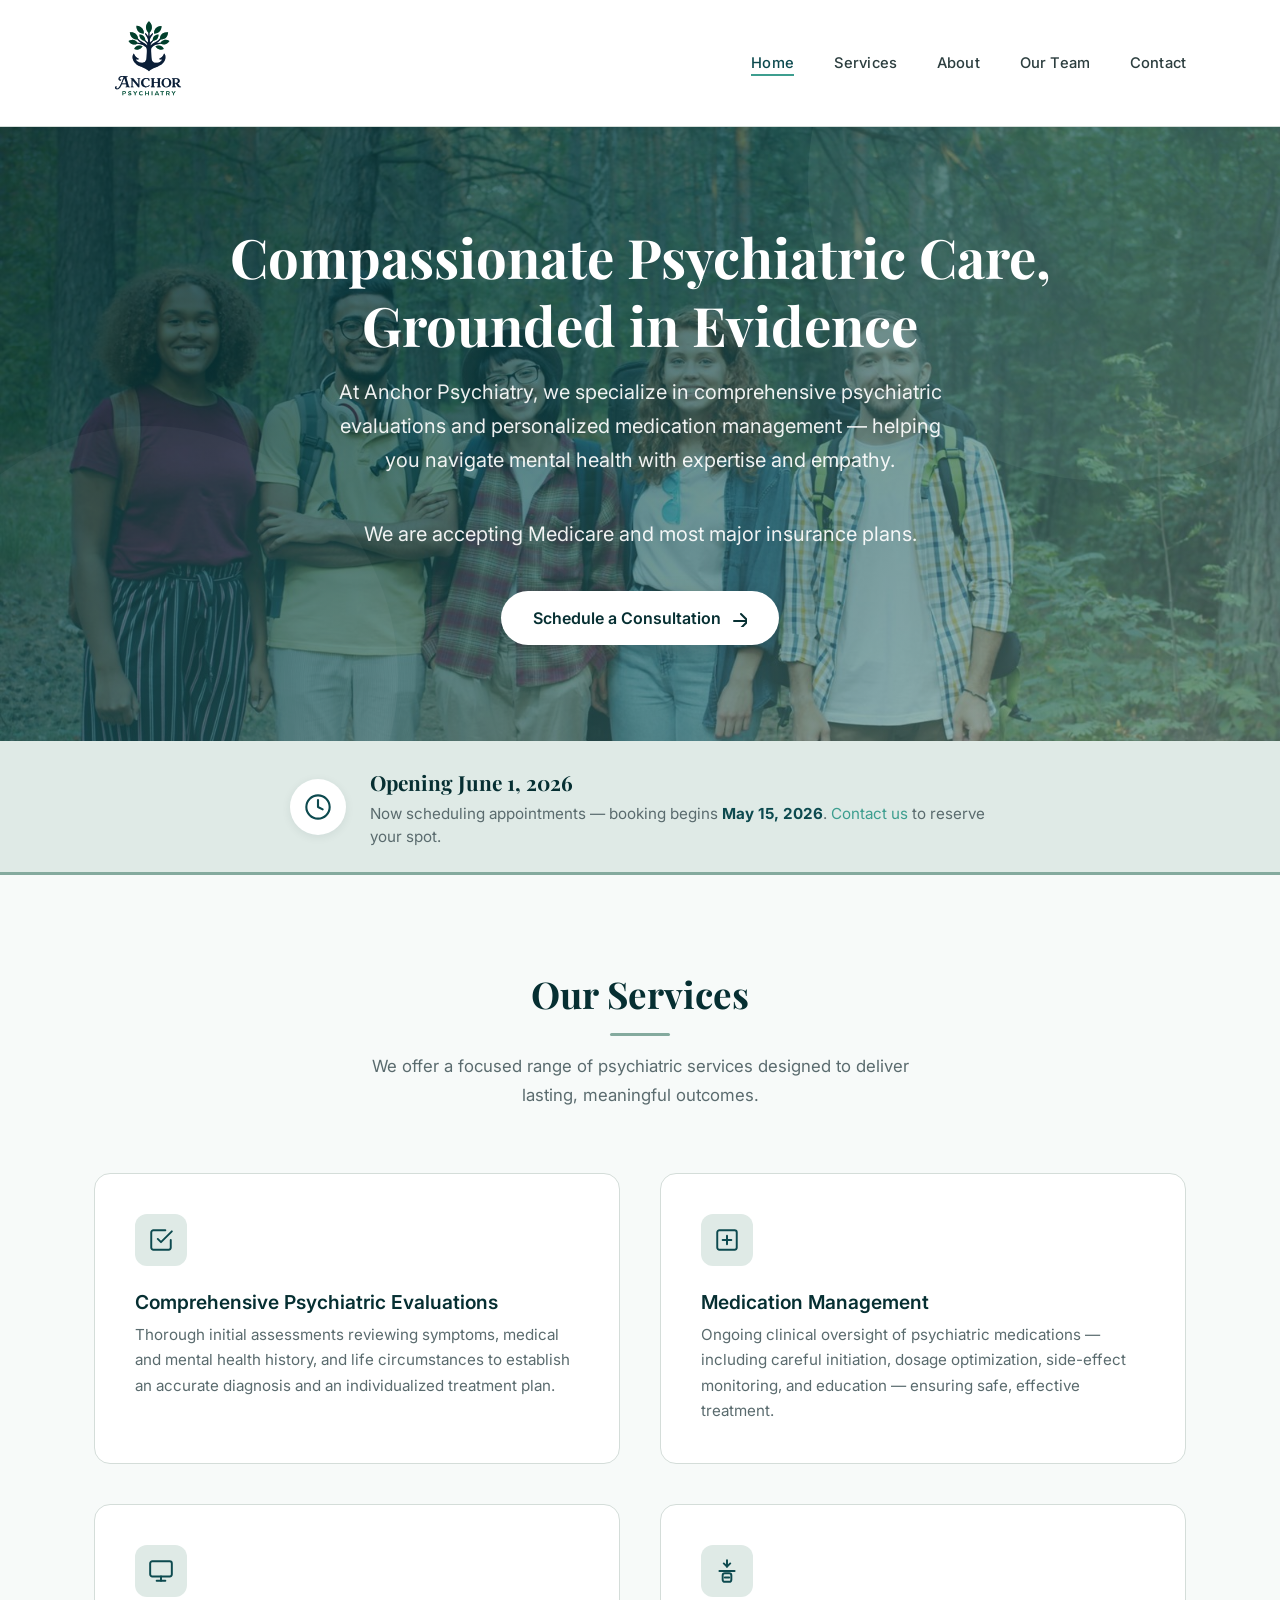
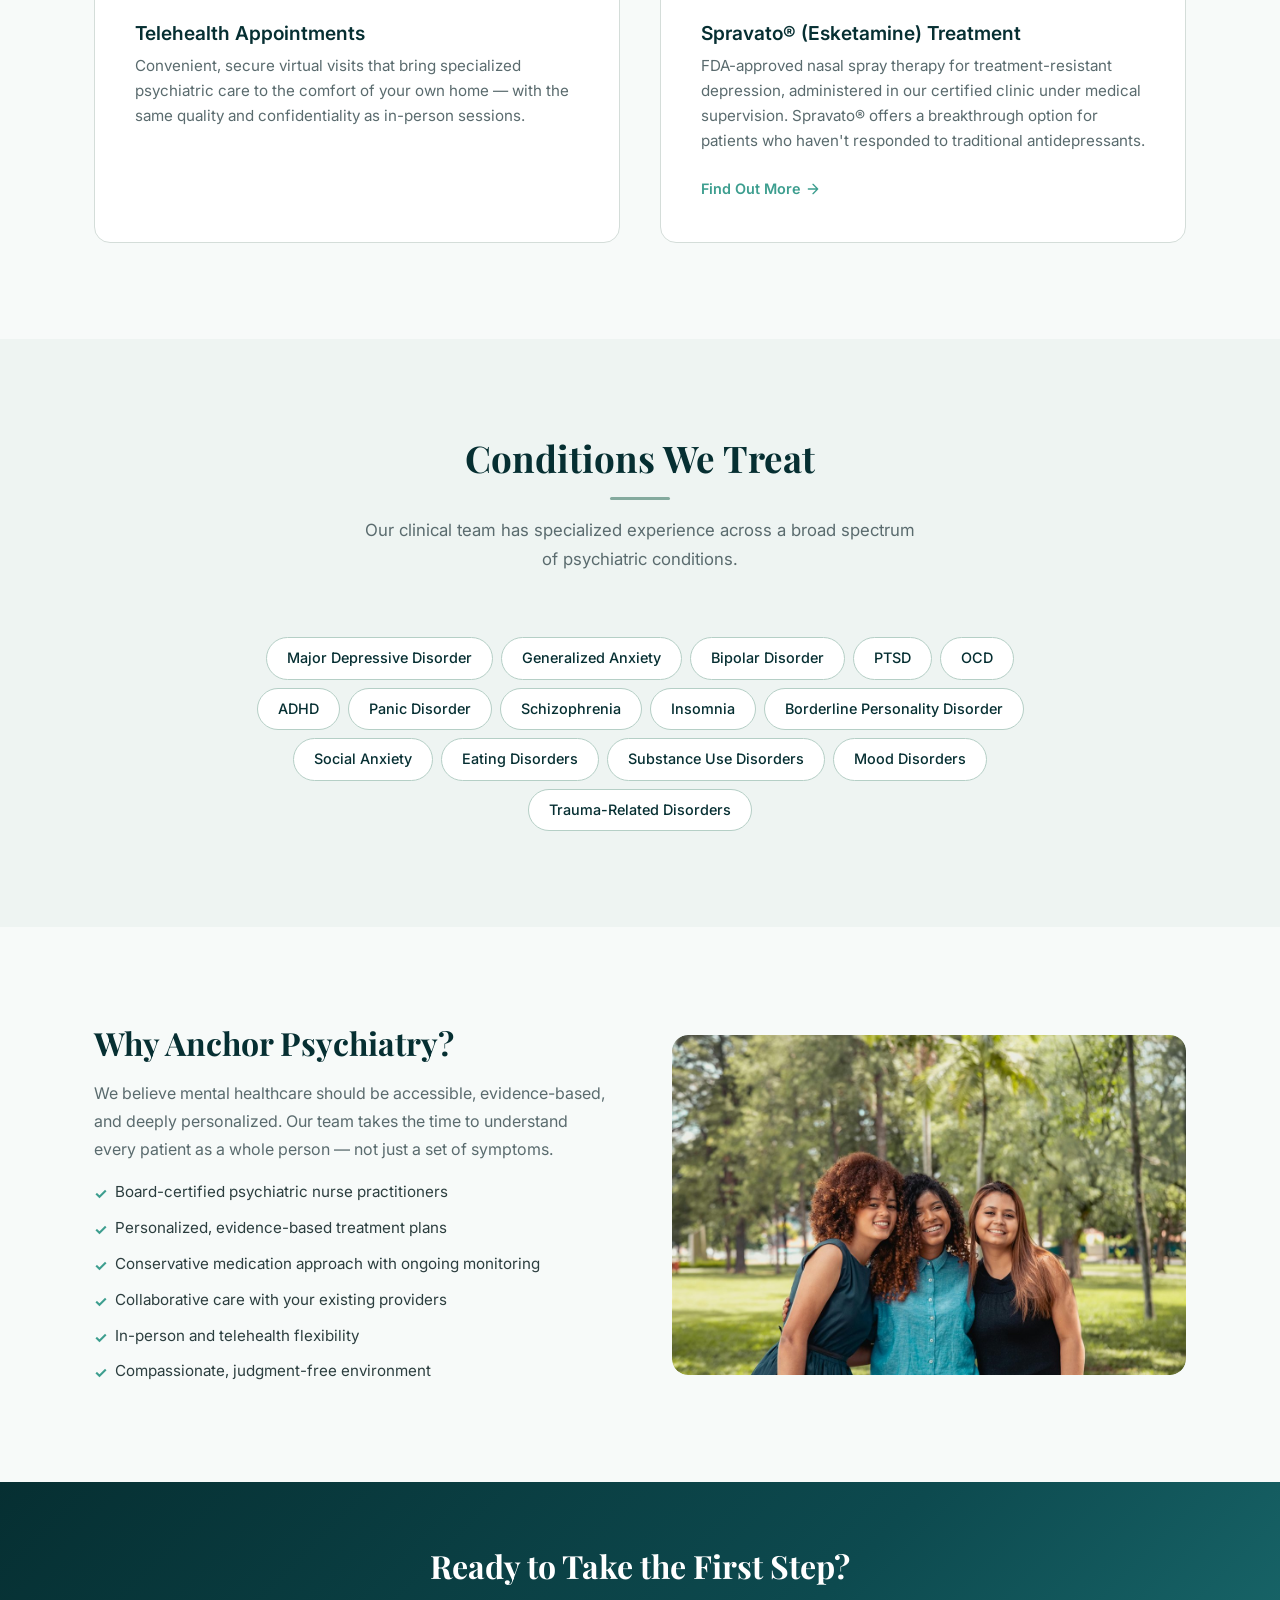
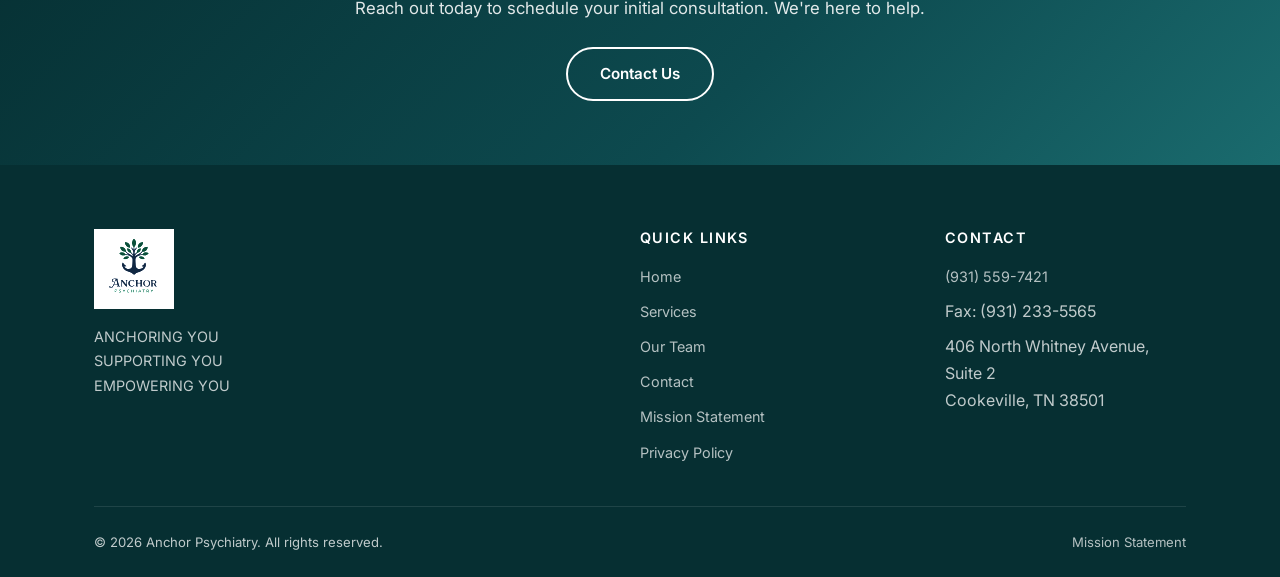
==== commit 7bb83ba2: "chore: update contact info, add Crystal Maxwell headshot Phone & Fax: - Update main phone number fro" ====
--- a/index.html
+++ b/index.html
@@ -48,13 +48,15 @@
         "name": "Anchor Psychiatry",
         "description": "Specialized psychiatric care, medication management, and Spravato treatment in Cookeville, TN.",
         "url": "https://anchorpsychiatry.net",
-        "telephone": "+1-931-488-5909",
+        "telephone": "+1-931-559-7421",
+        "faxNumber": "+1-931-233-5565",
         "email": "info@anchorpsychiatry.net",
         "address": {
             "@type": "PostalAddress",
-            "streetAddress": "406 N Whitney Ave",
+            "streetAddress": "406 North Whitney Avenue, Suite 2",
             "addressLocality": "Cookeville",
             "addressRegion": "TN",
+            "postalCode": "38501",
             "addressCountry": "US"
         },
         "openingHours": "Mo-Th 08:00-17:00",
@@ -310,8 +312,9 @@
                 <div>
                     <h4>Contact</h4>
                     <ul class="footer-links">
-                        <li><a href="tel:+19314885909">(931) 488-5909</a></li>
-                        <li>406 N Whitney Ave<br>Cookeville, TN</li>
+                        <li><a href="tel:+19315597421">(931) 559-7421</a></li>
+                        <li>Fax: (931) 233-5565</li>
+                        <li>406 North Whitney Avenue, Suite 2<br>Cookeville, TN 38501</li>
                     </ul>
                 </div>
             </div>
